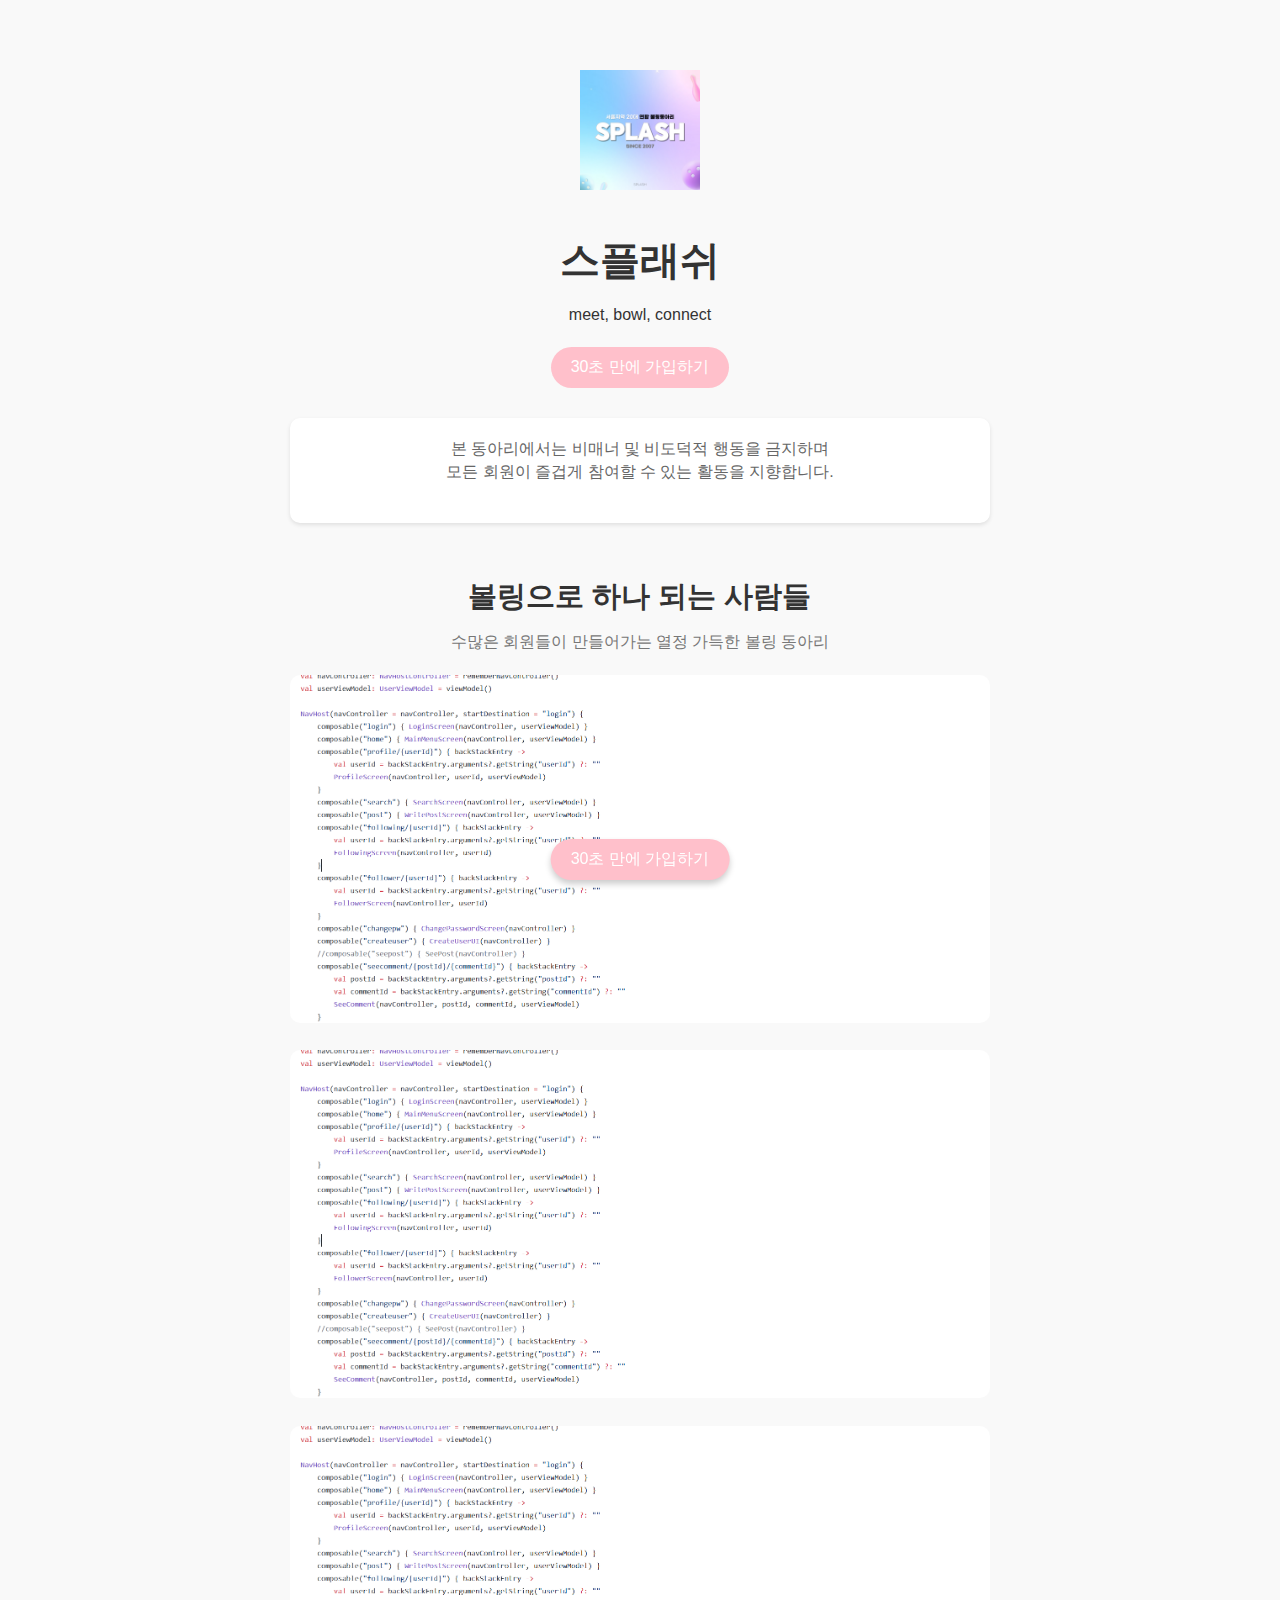
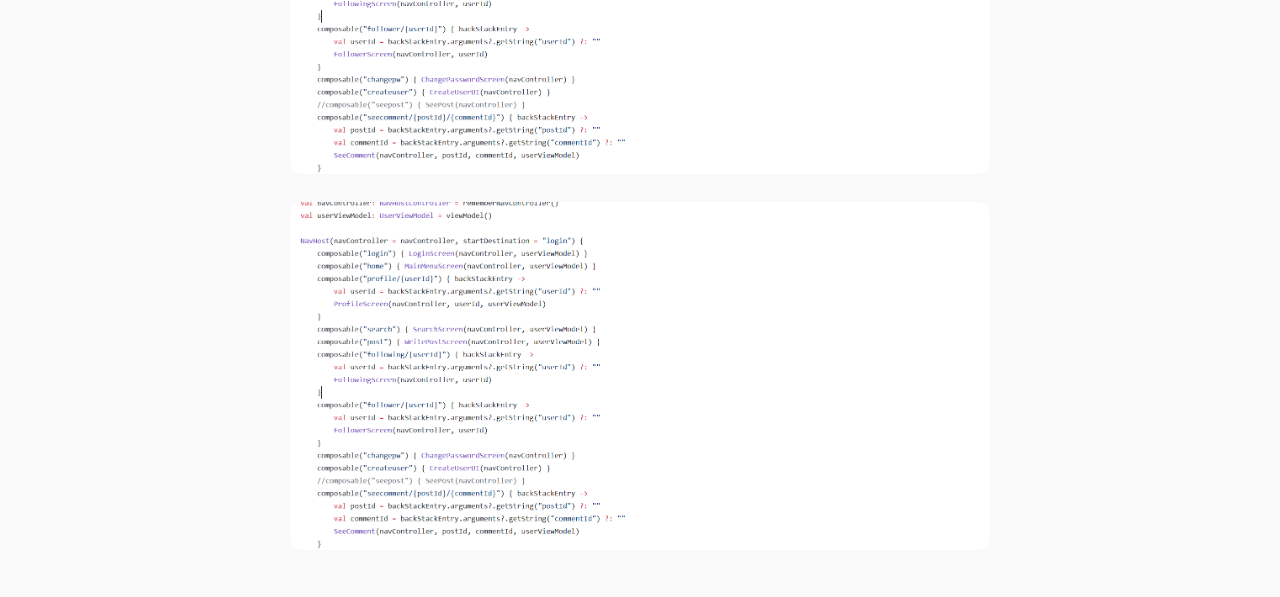
==== index.html @ 5764144f "Update index.html" ====
<!DOCTYPE html>
<html lang="ko">

<head>
    <meta charset="UTF-8">
    <meta name="viewport" content="width=device-width, initial-scale=1.0">
    <title>스플래쉬 - 볼링 동아리</title>
    <link rel="stylesheet" href="style.css">
</head>

<body>
    <div class="container">
        <!-- 기존 콘텐츠 -->
        <header>
            <img src="images/logo.png" alt="스플래쉬 로고" class="logo">
            <h1>스플래쉬</h1>
            <p>meet, bowl, connect</p>
            <button class="join-btn">30초 만에 가입하기</button>
        </header>
        <section class="warning">
            <p>본 동아리에서는 비매너 및 비도덕적 행동을 금지하며<br>모든 회원이 즐겁게 참여할 수 있는 활동을 지향합니다.</p>
        </section>
        <section class="activities">
            <h2>볼링으로 하나 되는 사람들</h2>
            <p>수많은 회원들이 만들어가는 열정 가득한 볼링 동아리</p>
            <div class="activity-image">
                <img src="images/bowling-event.png" alt="볼링 활동 사진">
                <img src="images/bowling-event.png" alt="볼링 활동 사진">
                <img src="images/bowling-event.png" alt="볼링 활동 사진">
                <img src="images/bowling-event.png" alt="볼링 활동 사진">
            </div>
        </section>
    </div>
    <!-- 고정 버튼 -->
    <button class="fixed-join-btn" onclick = "location.href = 'https://forms.gle/dWQfRrno8BoVQ2N68'">30초 만에 가입하기</button>
</body>

</html>
---- style.css ----
/* Reset 스타일 */
* {
    margin: 0;
    padding: 0;
    box-sizing: border-box;
}

/* 전체 스타일 */
body {
    font-family: 'Arial', sans-serif;
    background-color: #f9f9f9;
    color: #333;
    line-height: 1.6;
    text-align: center;
    padding: 20px;
}

.container {
    max-width: 700px;
    margin: 0 auto;
}

/* 헤더 스타일 */
header {
    margin-top: 50px;
}

.logo {
    width: 120px;
    height: auto;
    margin-bottom: 30px;
}

h1 {
    font-size: 2.5rem;
    font-weight: bold;
    margin-bottom: 10px;
}

p {
    font-size: 1rem;
    margin-bottom: 20px;
}

.join-btn {
    display: inline-block;
    padding: 10px 20px;
    background-color: #ffc0cb;
    color: #fff;
    border: none;
    border-radius: 30px;
    font-size: 1rem;
    cursor: pointer;
    transition: background-color 0.3s;
}

.join-btn:hover {
    background-color: #ff8da0;
}

/* 경고 섹션 */
.warning {
    background-color: #fff;
    padding: 20px;
    margin-top: 30px;
    border-radius: 10px;
    box-shadow: 0 2px 4px rgba(0, 0, 0, 0.1);
    font-size: 1rem;
    color: #666;
    line-height: 1.4;
}

/* 활동 소개 */
.activities {
    margin-top: 50px;
}

.activities h2 {
    font-size: 1.8rem;
    font-weight: bold;
    margin-bottom: 10px;
}

.activities p {
    font-size: 1rem;
    margin-bottom: 20px;
    color: #777;
}

.activity-image {
    position: relative;
}

.activity-image img {
    width: 100%;
    border-radius: 10px;
    margin-bottom: 20px;
}

.activity-image .join-btn {
    position: absolute;
    bottom: 20px;
    left: 50%;
    transform: translateX(-50%);
    background-color: #ffc0cb;
    padding: 12px 20px;
    border-radius: 20px;
    font-size: 1rem;
    color: white;
    border: none;
    cursor: pointer;
    transition: background-color 0.3s;
}

.activity-image .join-btn:hover {
    background-color: #ff8da0;
}

/* 고정된 버튼 */
.fixed-join-btn {
    position: fixed; /* 화면에 고정 */
    bottom: 20px; /* 화면 아래에서 20px 위 */
    left: 50%; /* 화면 가로의 50% 지점 */
    transform: translateX(-50%); /* 중앙 정렬 */
    padding: 10px 20px;
    background-color: #ffc0cb; /* 분홍색 */
    color: #fff; /* 흰색 텍스트 */
    border: none;
    border-radius: 30px;
    font-size: 1rem;
    cursor: pointer;
    box-shadow: 0 4px 6px rgba(0, 0, 0, 0.2); /* 버튼 그림자 */
    transition: background-color 0.3s, transform 0.2s;
}

.fixed-join-btn:hover {
    background-color: #ff8da0; /* hover 상태에서 더 짙은 분홍색 */
    transform: translateX(-50%) scale(1.05); /* 확대 효과 유지 */
}
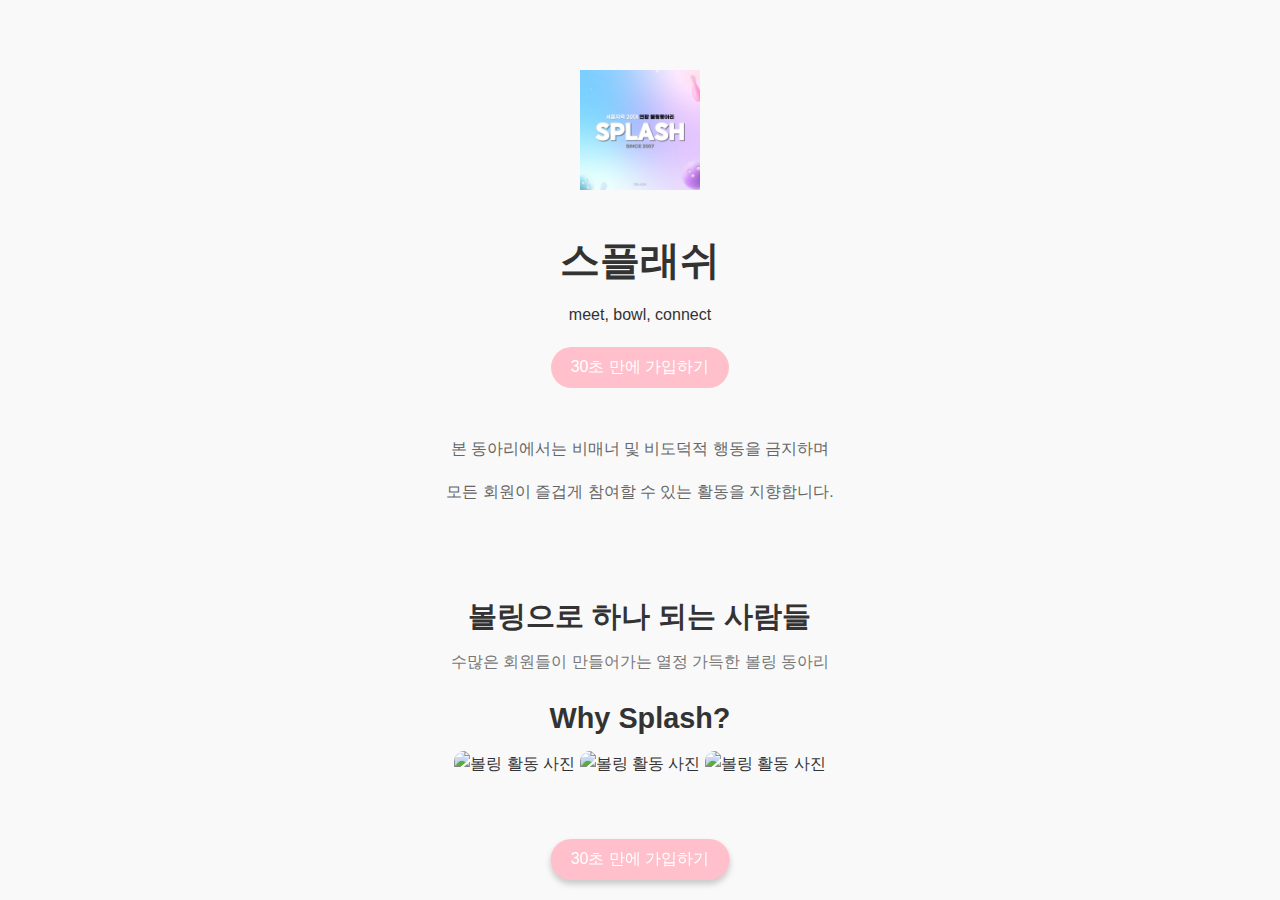
==== commit b0f46caa: "Update index.html" ====
--- a/index.html
+++ b/index.html
@@ -18,16 +18,18 @@
             <button class="join-btn">30초 만에 가입하기</button>
         </header>
         <section class="warning">
-            <p>본 동아리에서는 비매너 및 비도덕적 행동을 금지하며<br>모든 회원이 즐겁게 참여할 수 있는 활동을 지향합니다.</p>
+            <p>본 동아리에서는 비매너 및 비도덕적 행동을 금지하며<br></p>
+            <p>모든 회원이 즐겁게 참여할 수 있는 활동을 지향합니다.</p>
         </section>
         <section class="activities">
             <h2>볼링으로 하나 되는 사람들</h2>
             <p>수많은 회원들이 만들어가는 열정 가득한 볼링 동아리</p>
+
+            <h2>Why Splash?</h2>
             <div class="activity-image">
-                <img src="images/bowling-event.png" alt="볼링 활동 사진">
-                <img src="images/bowling-event.png" alt="볼링 활동 사진">
-                <img src="images/bowling-event.png" alt="볼링 활동 사진">
-                <img src="images/bowling-event.png" alt="볼링 활동 사진">
+                <img src="why splash.png" alt="볼링 활동 사진">
+                <img src="why splash2.png" alt="볼링 활동 사진">
+                <img src="why splash3.png" alt="볼링 활동 사진">
             </div>
         </section>
     </div>
--- a/style.css
+++ b/style.css
@@ -60,11 +60,11 @@
 
 /* 경고 섹션 */
 .warning {
-    background-color: #fff;
+    /*background-color: #fff;*/
     padding: 20px;
     margin-top: 30px;
     border-radius: 10px;
-    box-shadow: 0 2px 4px rgba(0, 0, 0, 0.1);
+    /*box-shadow: 0 2px 4px rgba(0, 0, 0, 0.1);*/
     font-size: 1rem;
     color: #666;
     line-height: 1.4;
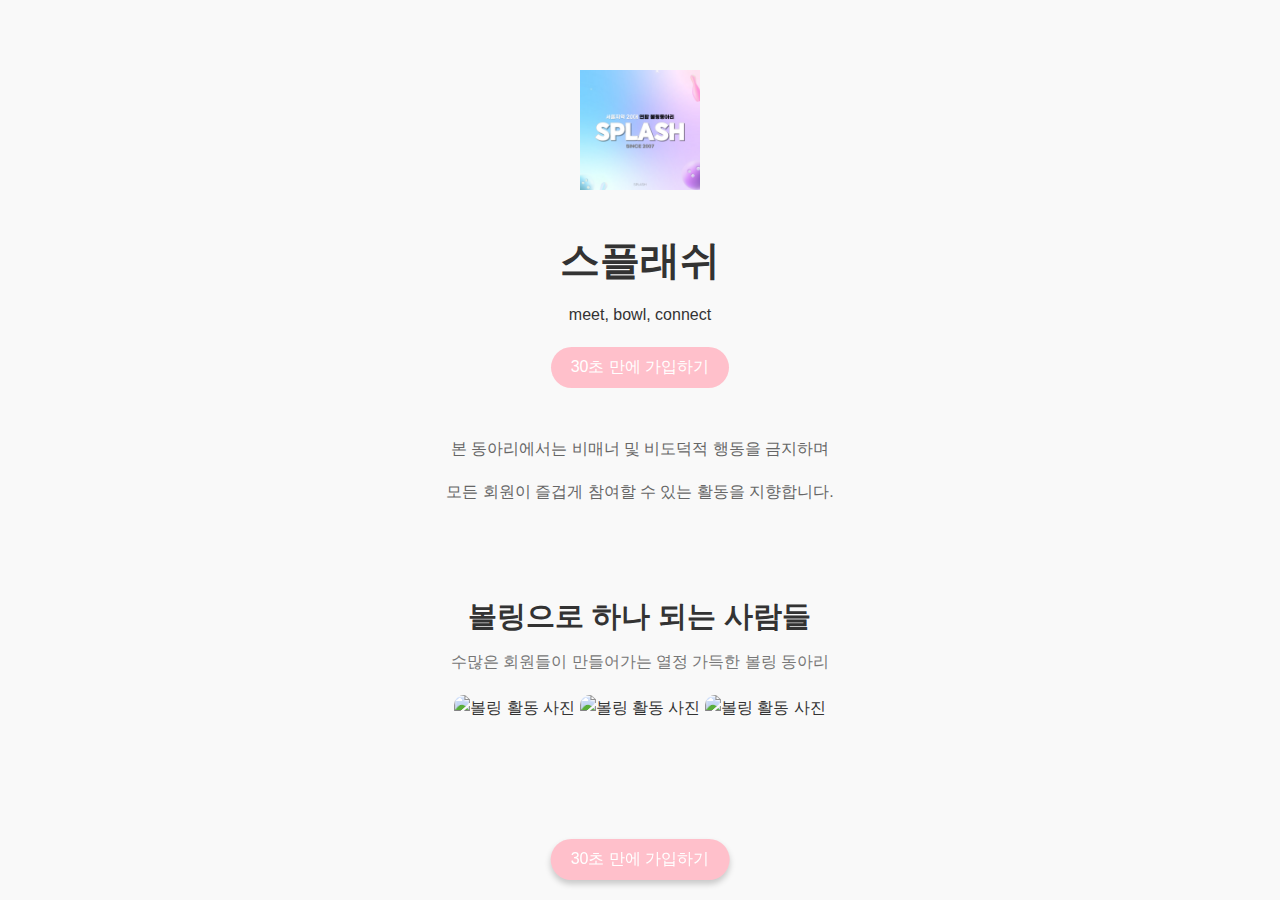
==== commit 73bf542c: "Update index.html" ====
--- a/index.html
+++ b/index.html
@@ -25,11 +25,10 @@
             <h2>볼링으로 하나 되는 사람들</h2>
             <p>수많은 회원들이 만들어가는 열정 가득한 볼링 동아리</p>
 
-            <h2>Why Splash?</h2>
             <div class="activity-image">
-                <img src="why splash.png" alt="볼링 활동 사진">
-                <img src="why splash2.png" alt="볼링 활동 사진">
-                <img src="why splash3.png" alt="볼링 활동 사진">
+                <img src="why1.png" alt="볼링 활동 사진">
+                <img src="why2.png" alt="볼링 활동 사진">
+                <img src="why3.png" alt="볼링 활동 사진">
             </div>
         </section>
     </div>
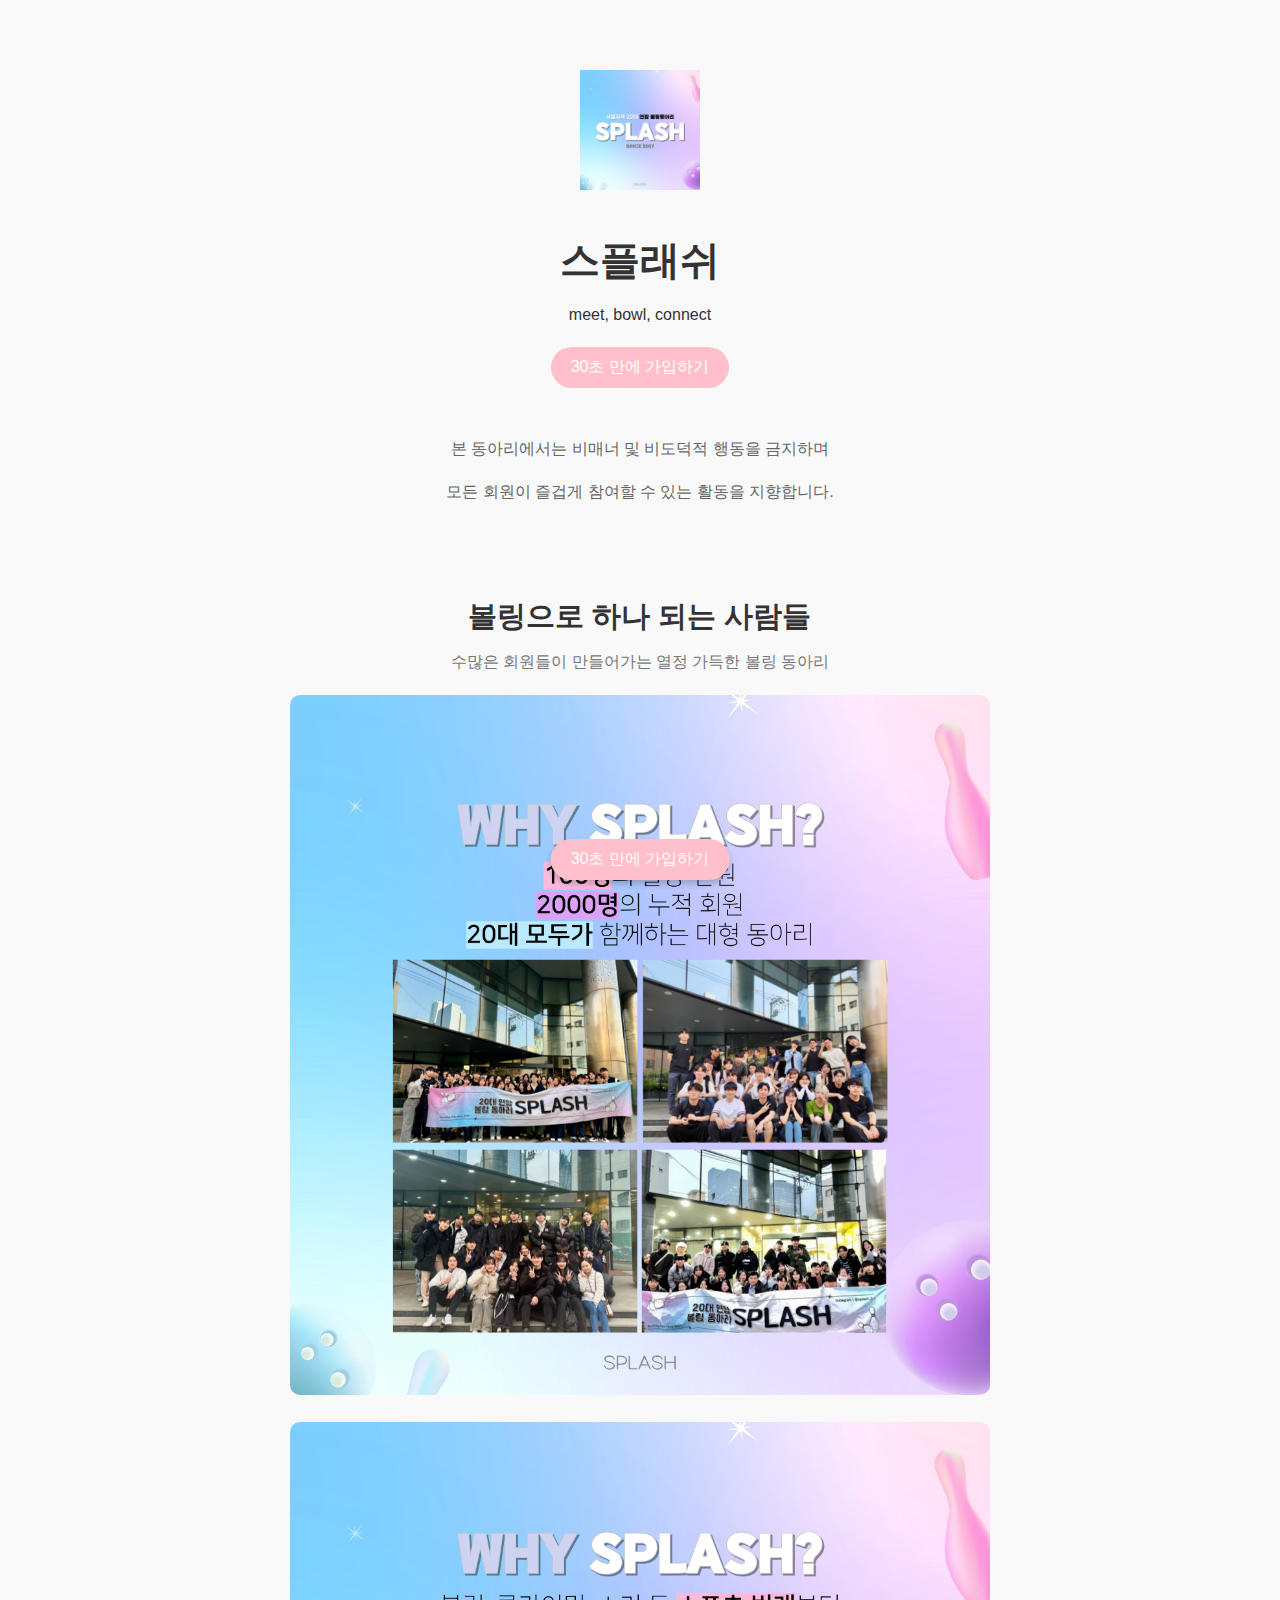
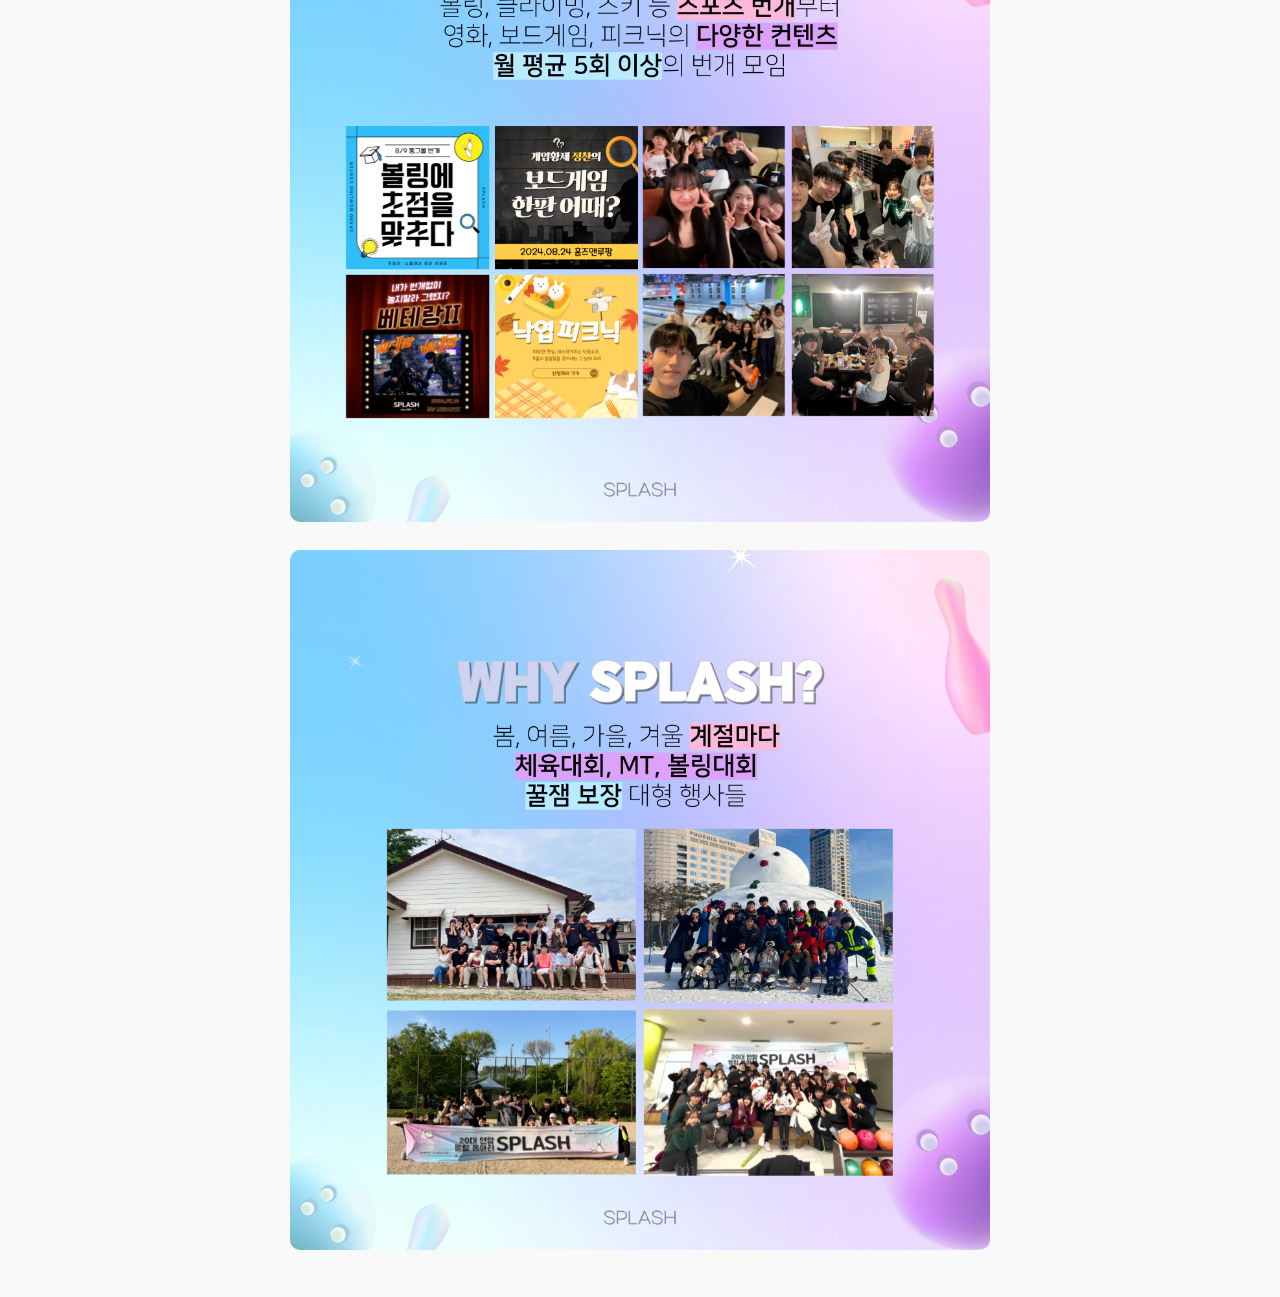
==== commit b7cd6209: "Update index.html" ====
--- a/index.html
+++ b/index.html
@@ -26,9 +26,9 @@
             <p>수많은 회원들이 만들어가는 열정 가득한 볼링 동아리</p>
 
             <div class="activity-image">
-                <img src="why1.png" alt="볼링 활동 사진">
-                <img src="why2.png" alt="볼링 활동 사진">
-                <img src="why3.png" alt="볼링 활동 사진">
+                <img src="images/why1.png" alt="볼링 활동 사진"><br>
+                <img src="images/why2.png" alt="볼링 활동 사진">
+                <img src="images/why3.png" alt="볼링 활동 사진">
             </div>
         </section>
     </div>
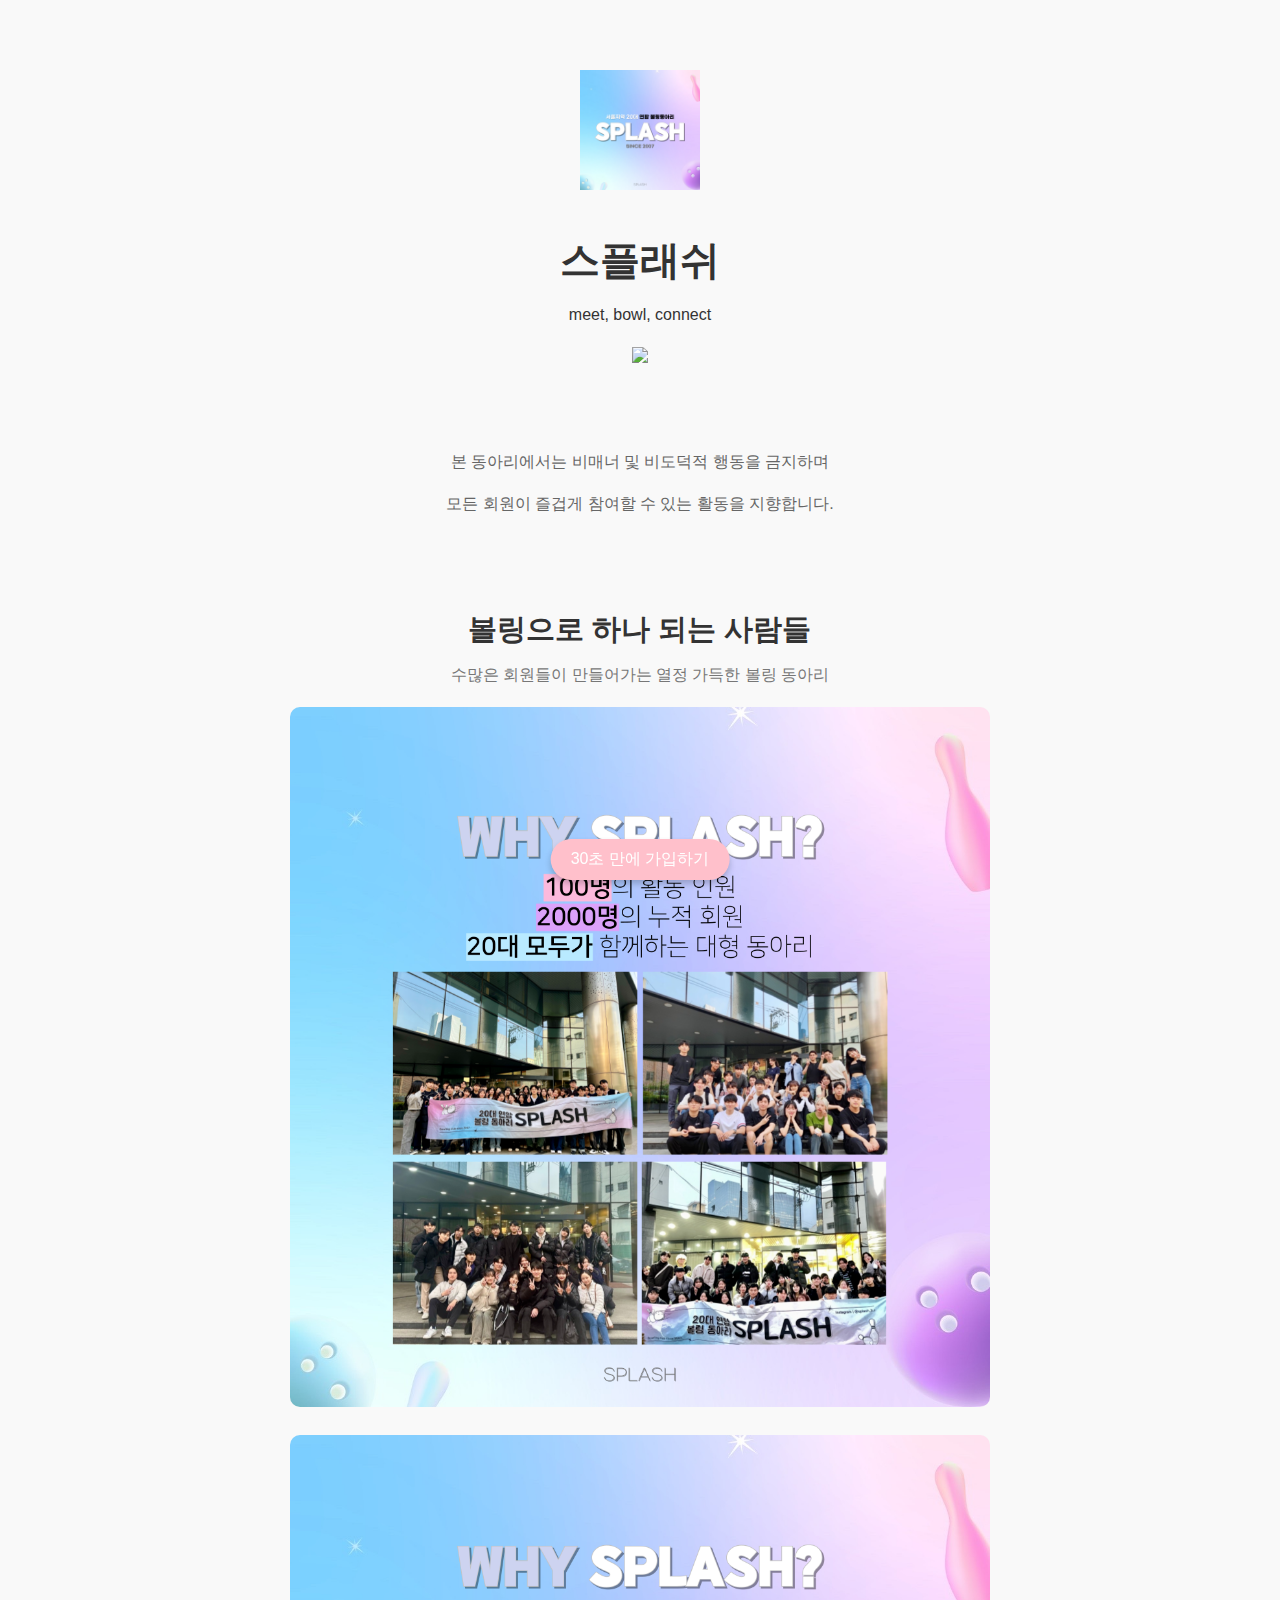
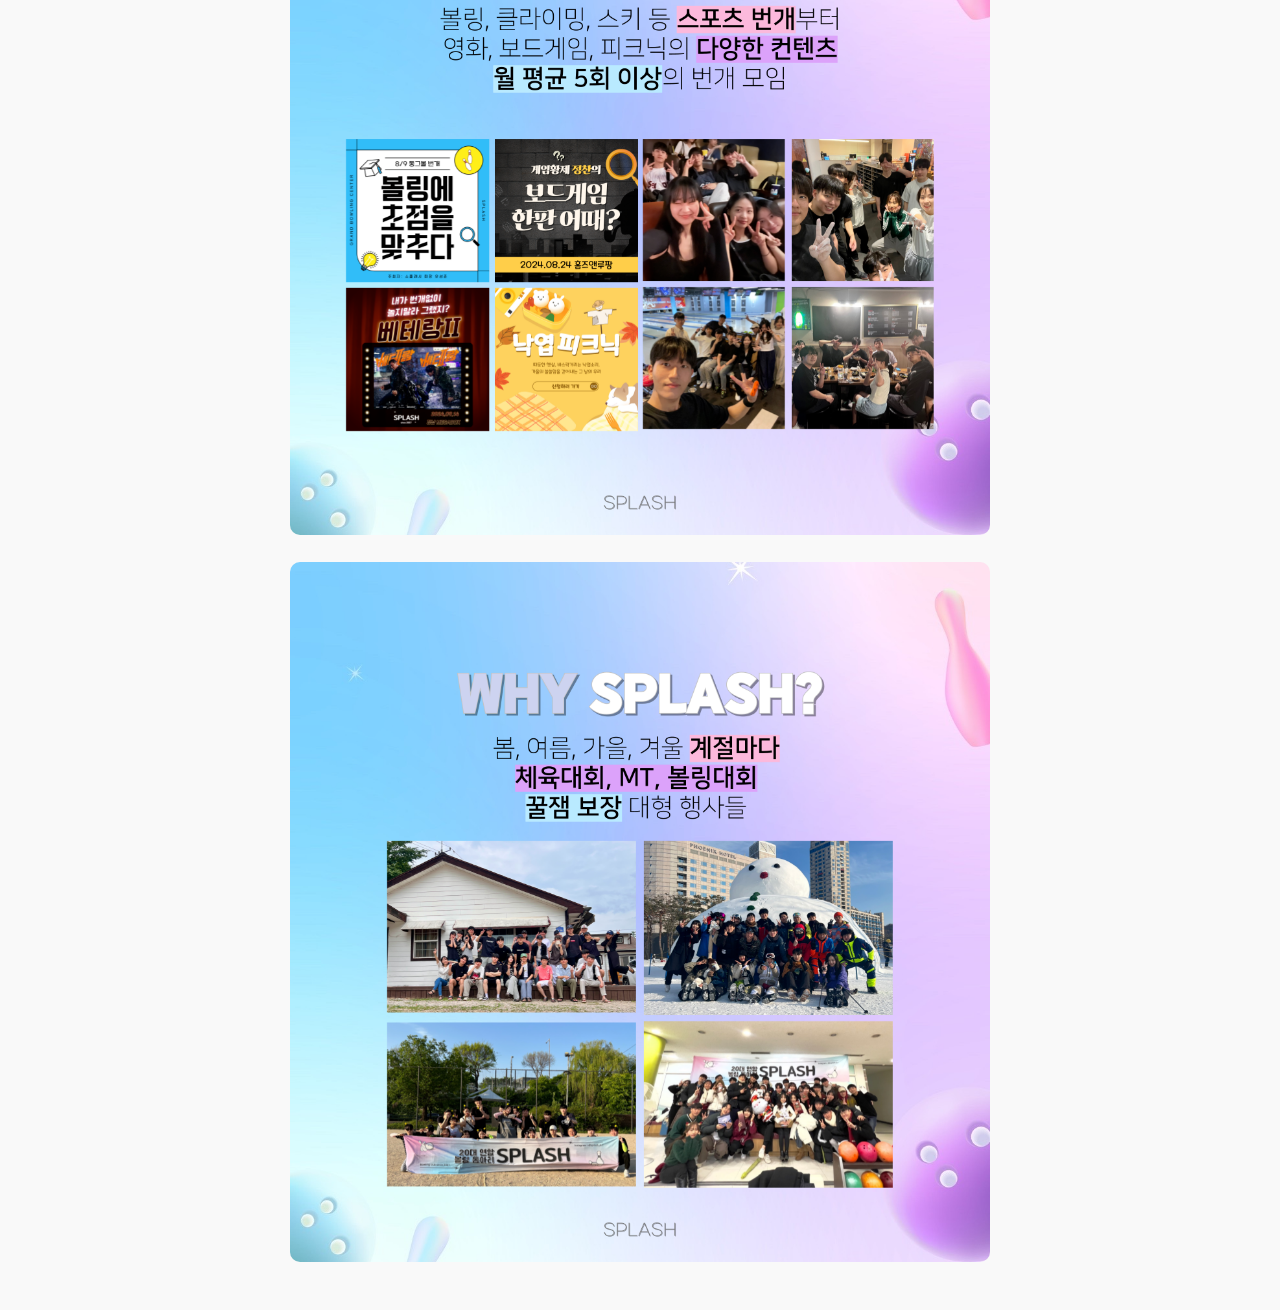
==== commit 1932fef4: "Update index.html" ====
--- a/index.html
+++ b/index.html
@@ -15,7 +15,7 @@
             <img src="images/logo.png" alt="스플래쉬 로고" class="logo">
             <h1>스플래쉬</h1>
             <p>meet, bowl, connect</p>
-            <button class="join-btn">30초 만에 가입하기</button>
+            <img src = "images/instagram_higumi" onclick = "location.href = https://www.instagram.com/splash_b.c/" class = "logo">
         </header>
         <section class="warning">
             <p>본 동아리에서는 비매너 및 비도덕적 행동을 금지하며<br></p>
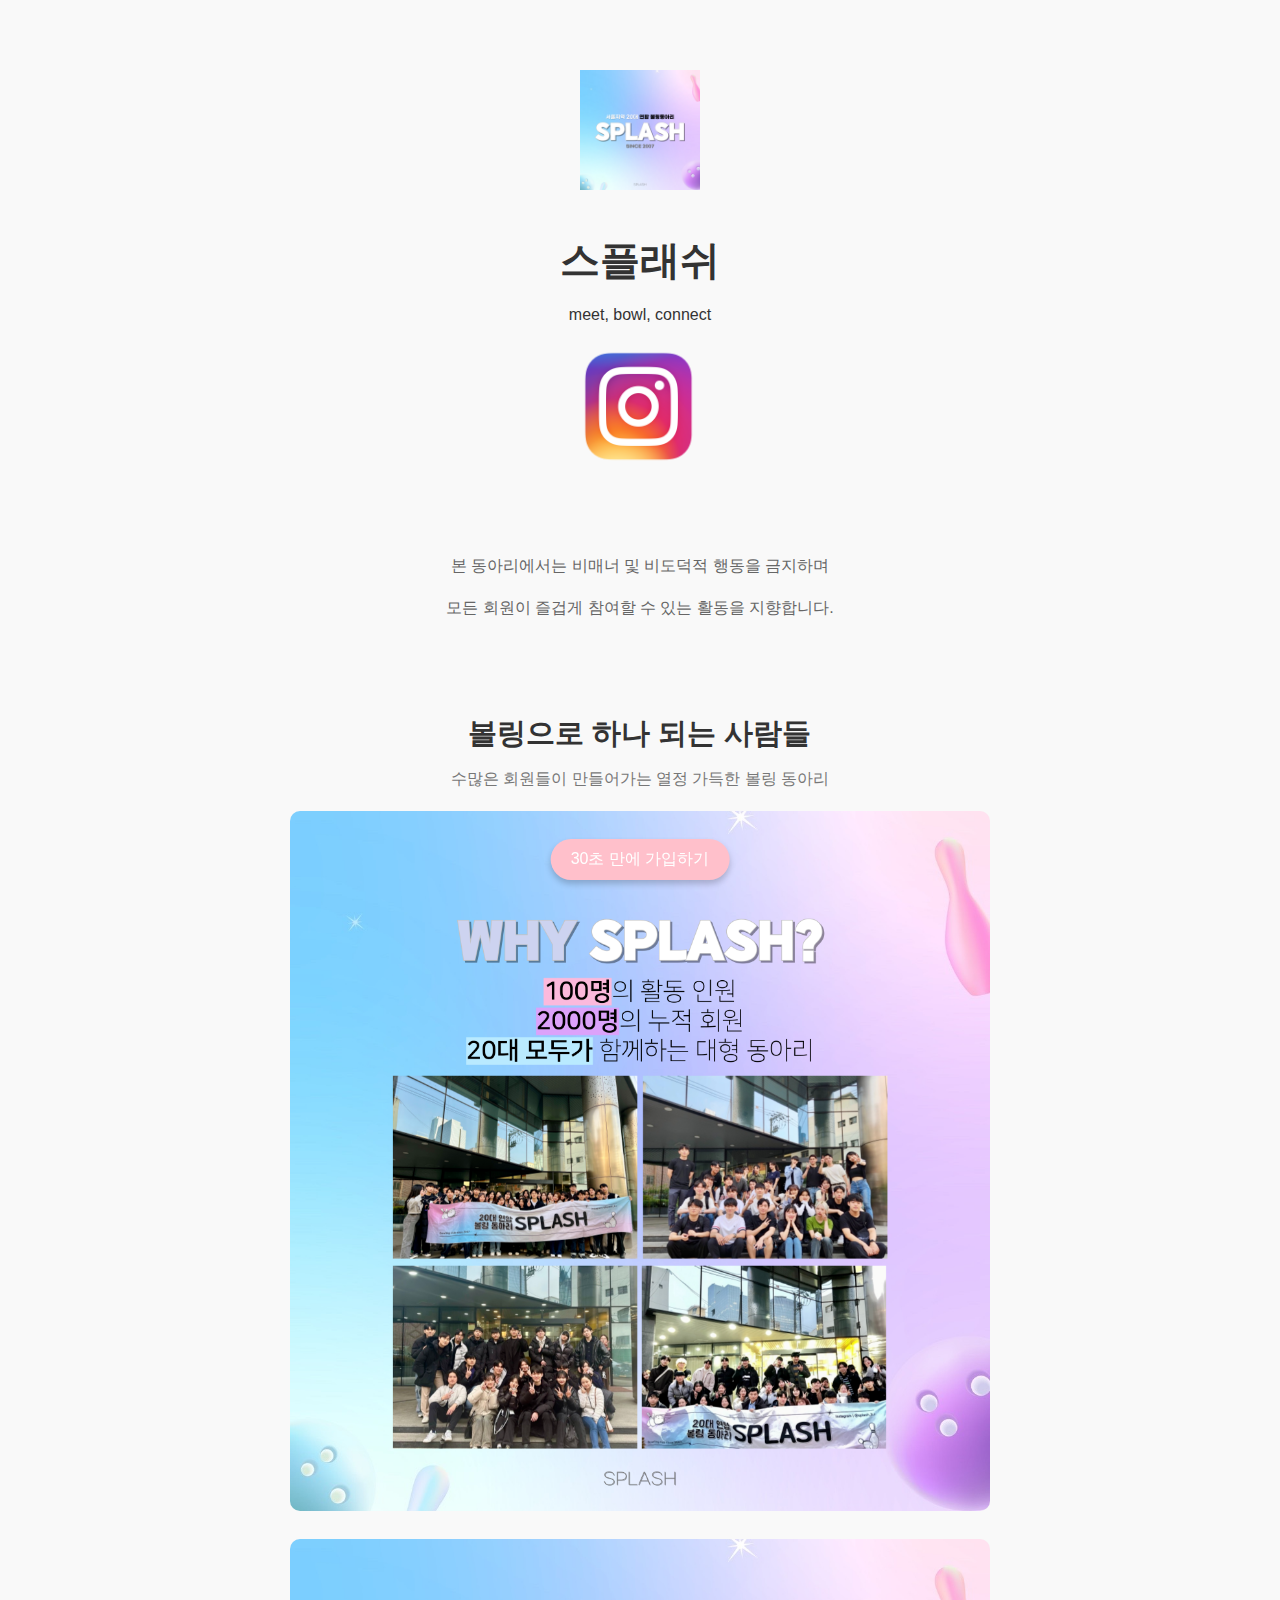
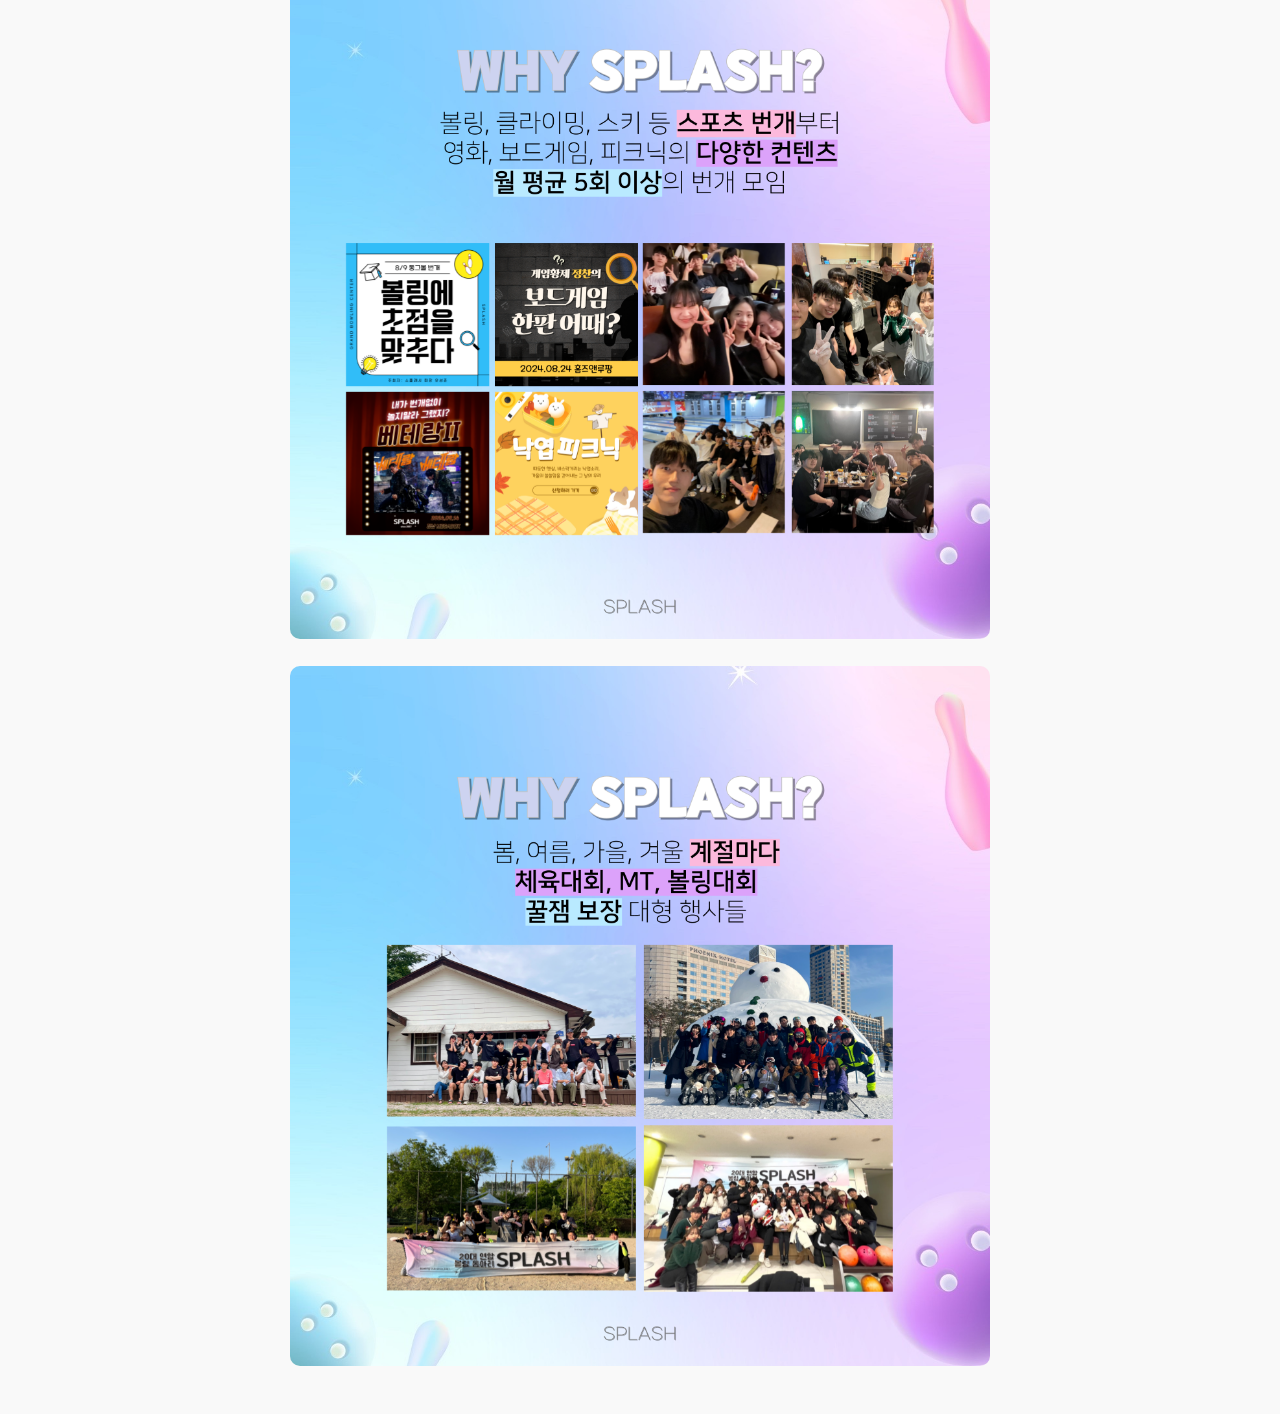
==== commit 8744d317: "Update index.html" ====
--- a/index.html
+++ b/index.html
@@ -15,7 +15,7 @@
             <img src="images/logo.png" alt="스플래쉬 로고" class="logo">
             <h1>스플래쉬</h1>
             <p>meet, bowl, connect</p>
-            <img src = "images/instagram_higumi" onclick = "location.href = https://www.instagram.com/splash_b.c/" class = "logo">
+            <img src = "images/instagram_higumi.png" onclick = "location.href = 'https://www.instagram.com/splash_b.c/'" class = "logo">
         </header>
         <section class="warning">
             <p>본 동아리에서는 비매너 및 비도덕적 행동을 금지하며<br></p>
